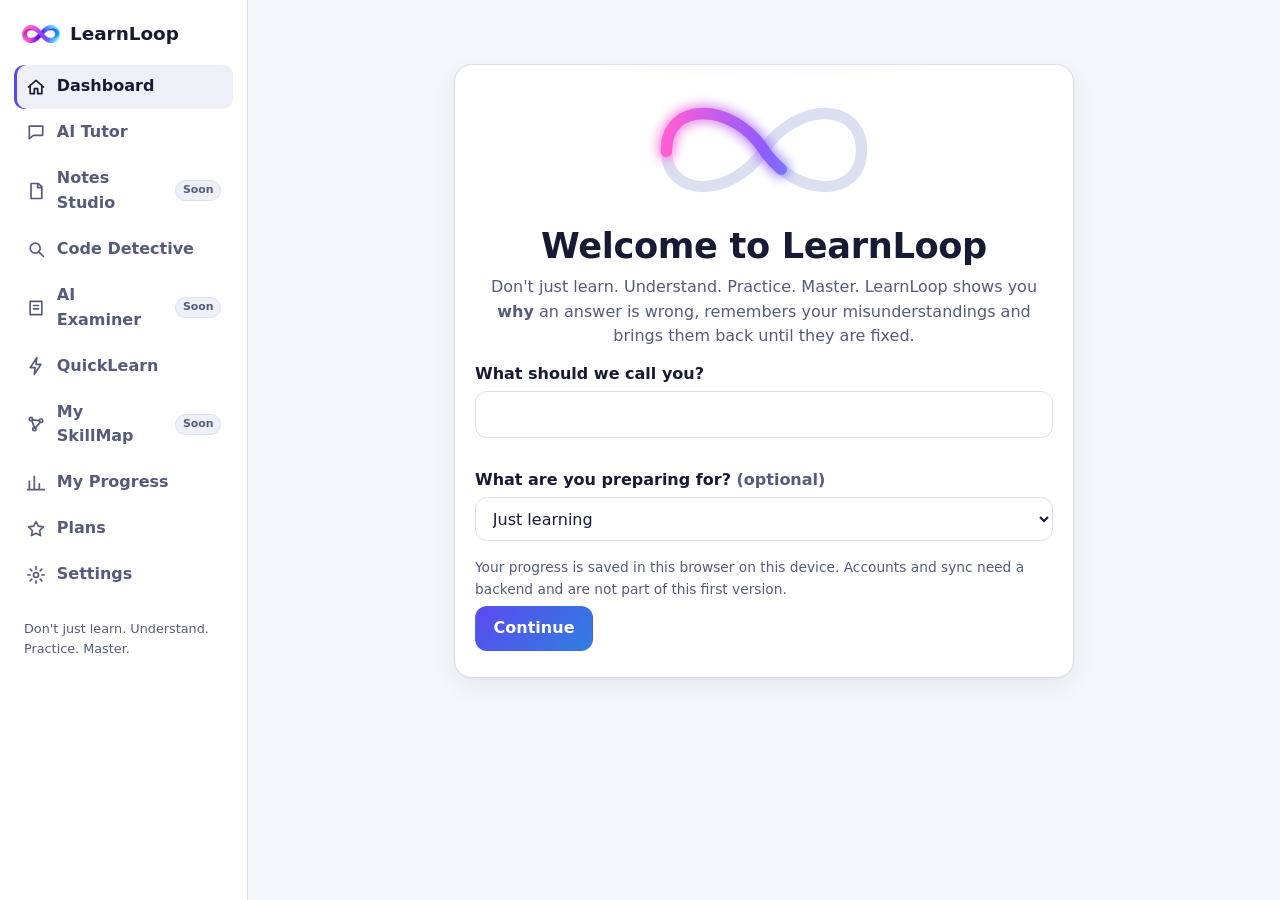
==== index.html @ cb615da1 "LearnLoop: initial commit Co-Authored-By: Claude Sonnet 5.5 <noreply@anthropic.com> Claude-Session: " ====
<!doctype html>
<html lang="en">
<head>
<meta charset="utf-8">

<meta name="viewport" content="width=device-width,initial-scale=1">
<title>LearnLoop – Don't just learn. Understand. Practice. Master.</title>
<meta name="description" content="LearnLoop helps CS and IT students understand why an answer is wrong, not just what the right one is. Python and SQL practice with explanations.">
<meta name="theme-color" content="#0e1330">
<link rel="icon" href="favicon.ico" sizes="any">
<link rel="icon" type="image/png" sizes="32x32" href="favicon-32.png">
<link rel="apple-touch-icon" href="apple-touch-icon.png">
<link rel="stylesheet" href="styles.css">
</head>
<body>
<a class="skip" href="#main">Skip to content</a>
<div id="shell">
  <header id="topbar"><button id="menu" aria-label="Open menu" aria-expanded="false">☰</button><span class="brand"><i class="logo"></i>LearnLoop</span></header>
  <nav id="side" aria-label="Main"></nav>
  <div id="scrim"></div>
  <main id="main" tabindex="-1"></main>
</div>
<noscript><p style="padding:2rem">LearnLoop needs JavaScript to run.</p></noscript>
<script src="content.js"></script>
<script src="sqlengine.js"></script>
<script src="store.js"></script>
<script src="runner.js"></script>
<script src="app.js"></script>
</body>
</html>
---- styles.css ----
:root{--bg:#f5f6fb;--panel:#fff;--panel2:#eef0f8;--ink:#171a33;--mute:#555b7a;--line:#dcdff0;--acc:#5b49f0;--acc2:#2f7fe0;--acc-ink:#fff;--ok:#0f7a4d;--okbg:#e2f6ec;--bad:#b3261e;--badbg:#fdebe9;--warn:#8a5a00;--warnbg:#fff3d6;--code:#f0f2fb;--k:#5b49f0;--s:#0b7a55;--n:#b05a00;--c:#7b809c;--b:#1c6fc9;--shadow:0 1px 2px rgba(20,24,60,.06),0 8px 24px rgba(20,24,60,.06)}
@media(prefers-color-scheme:dark){:root:not([data-theme="light"]){--bg:#0b0f26;--panel:#141a3b;--panel2:#1b2250;--ink:#eceefb;--mute:#a4a9cc;--line:#2a3267;--acc:#8f82ff;--acc2:#58a8ff;--acc-ink:#0b0f26;--ok:#5fdca0;--okbg:#10372a;--bad:#ff8f87;--badbg:#3d1a1d;--warn:#ffd27a;--warnbg:#3a2f12;--code:#0d1230;--k:#a79dff;--s:#6fe0ae;--n:#ffb35c;--c:#8087b3;--b:#7cc0ff;--shadow:0 1px 2px rgba(0,0,0,.3),0 8px 24px rgba(0,0,0,.25)}}
:root[data-theme="dark"]{--bg:#0b0f26;--panel:#141a3b;--panel2:#1b2250;--ink:#eceefb;--mute:#a4a9cc;--line:#2a3267;--acc:#8f82ff;--acc2:#58a8ff;--acc-ink:#0b0f26;--ok:#5fdca0;--okbg:#10372a;--bad:#ff8f87;--badbg:#3d1a1d;--warn:#ffd27a;--warnbg:#3a2f12;--code:#0d1230;--k:#a79dff;--s:#6fe0ae;--n:#ffb35c;--c:#8087b3;--b:#7cc0ff;--shadow:0 1px 2px rgba(0,0,0,.3),0 8px 24px rgba(0,0,0,.25)}
*{box-sizing:border-box}
html{-webkit-text-size-adjust:100%}
body{margin:0;background:var(--bg);color:var(--ink);font:16px/1.55 Inter,system-ui,-apple-system,"Segoe UI",Roboto,sans-serif}
h1,h2,h3{line-height:1.2;margin:0 0 .5rem;letter-spacing:-.01em}
h1{font-size:1.75rem}h2{font-size:1.2rem}h3{font-size:1rem}
p{margin:.4rem 0}
a{color:var(--acc)}
button,input,select,textarea{font:inherit;color:inherit}
:focus-visible{outline:3px solid var(--acc2);outline-offset:2px;border-radius:6px}
.skip{position:absolute;left:-999px;top:0;background:var(--acc);color:var(--acc-ink);padding:.5rem 1rem;z-index:99}.skip:focus{left:0}
#shell{display:grid;grid-template-columns:248px 1fr;min-height:100vh}
#topbar,#scrim{display:none}
#side{position:sticky;top:0;height:100vh;overflow:auto;padding:1.25rem .9rem;border-right:1px solid var(--line);background:var(--panel)}
.brand{display:flex;align-items:center;gap:.6rem;font-weight:800;font-size:1.15rem;padding:0 .5rem 1rem}
.logo{width:38px;height:22px;background:url(logo-mark.png) center/contain no-repeat;display:inline-block}
.nav a{display:flex;align-items:center;gap:.7rem;padding:.6rem .7rem;border-radius:10px;color:var(--mute);text-decoration:none;font-weight:600;margin-bottom:2px}
.nav a:hover{background:var(--panel2);color:var(--ink)}
.nav a[aria-current="page"]{background:var(--panel2);color:var(--ink);box-shadow:inset 3px 0 0 var(--acc)}
.nav .soon{margin-left:auto;font-size:.68rem;font-weight:700;background:var(--panel2);color:var(--mute);border:1px solid var(--line);padding:1px 7px;border-radius:99px}
.nav svg{width:20px;height:20px;flex:none}
.tag{font-size:.8rem;color:var(--mute);padding:1rem .6rem 0}
#main{padding:2rem clamp(1rem,3vw,2.5rem) 4rem;max-width:1100px;width:100%;outline:none}
.card{background:var(--panel);border:1px solid var(--line);border-radius:18px;padding:1.25rem;box-shadow:var(--shadow)}
.grid{display:grid;gap:1rem}.g2{grid-template-columns:repeat(2,1fr)}.g3{grid-template-columns:repeat(3,1fr)}
.row{display:flex;gap:.75rem;align-items:center;flex-wrap:wrap}.sp{justify-content:space-between}
.mute{color:var(--mute)}.small{font-size:.86rem}
.btn{display:inline-flex;align-items:center;justify-content:center;gap:.4rem;min-height:44px;padding:.55rem 1.1rem;border-radius:12px;border:1px solid var(--line);background:var(--panel);cursor:pointer;font-weight:700;text-decoration:none;color:var(--ink)}
.btn:hover{background:var(--panel2)}
.btn.pri{background:linear-gradient(135deg,var(--acc),var(--acc2));color:var(--acc-ink);border-color:transparent}.btn.pri:hover{filter:brightness(1.07)}
.btn:disabled{opacity:.5;cursor:not-allowed}
.btn.sm{min-height:36px;padding:.3rem .8rem;font-size:.9rem}
.pill{display:inline-block;padding:.15rem .65rem;border-radius:99px;font-size:.78rem;font-weight:700;border:1px solid var(--line);background:var(--panel2)}
.lv-none{color:var(--mute)}.lv-weak{background:var(--badbg);color:var(--bad);border-color:transparent}.lv-dev{background:var(--warnbg);color:var(--warn);border-color:transparent}.lv-solid{background:var(--okbg);color:var(--ok);border-color:transparent}
.hero h1{font-size:clamp(1.6rem,3.2vw,2.2rem)}
.stat{font-size:2rem;font-weight:800;line-height:1}
.bar{height:10px;border-radius:99px;background:var(--panel2);overflow:hidden}.bar>i{display:block;height:100%;background:linear-gradient(90deg,var(--acc),var(--acc2));border-radius:99px;transition:width .5s}
.empty{border:2px dashed var(--line);border-radius:16px;padding:1.5rem;text-align:center;color:var(--mute)}
.list{list-style:none;margin:0;padding:0}.list li{padding:.65rem 0;border-top:1px solid var(--line);display:flex;gap:.75rem;align-items:center;justify-content:space-between;flex-wrap:wrap}.list li:first-child{border-top:0}
.notice{border-radius:14px;padding:.8rem 1rem;background:var(--warnbg);color:var(--warn);border:1px solid transparent;font-size:.92rem}
.notice.info{background:var(--panel2);color:var(--ink);border-color:var(--line)}
.label-setup{font-size:.72rem;font-weight:800;text-transform:uppercase;letter-spacing:.05em;background:var(--warnbg);color:var(--warn);padding:2px 8px;border-radius:6px}
.code,.ed-hl,.ed-in{font:14px/1.6 ui-monospace,SFMono-Regular,Menlo,Consolas,monospace;tab-size:4}
pre.code{background:var(--code);border:1px solid var(--line);border-radius:12px;padding:.9rem 1rem;overflow:auto;margin:.6rem 0;white-space:pre}
.k{color:var(--k);font-weight:600}.s{color:var(--s)}.n{color:var(--n)}.c{color:var(--c);font-style:italic}.b{color:var(--b)}.f{color:var(--b);font-weight:600}
.tabs{display:flex;gap:.4rem;flex-wrap:wrap;margin:.5rem 0 1rem}
.tab{padding:.45rem .9rem;border-radius:99px;border:1px solid var(--line);background:var(--panel);cursor:pointer;font-weight:600;min-height:40px}
.tab[aria-pressed="true"],.tab[aria-selected="true"]{background:var(--acc);color:var(--acc-ink);border-color:transparent}
.tab:disabled{opacity:.55;cursor:not-allowed}
.opts{display:grid;gap:.6rem;margin:.8rem 0}
.opt{text-align:left;padding:.75rem 1rem;border-radius:12px;border:1.5px solid var(--line);background:var(--panel);cursor:pointer;min-height:48px}
.opt:hover:not(:disabled){border-color:var(--acc)}
.opt:disabled{cursor:default}
.opt.right{border-color:var(--ok);background:var(--okbg)}.opt.wrong{border-color:var(--bad);background:var(--badbg)}
.fb>div{border-radius:14px;padding:.9rem 1rem;margin-top:.5rem}
.fb-ok{background:var(--okbg);border:1px solid var(--ok)}.fb-bad{background:var(--badbg);border:1px solid var(--bad)}
.mis{font-weight:700}
.lesson{font-size:1.05rem;max-width:68ch}
.ed{position:relative;border:1px solid var(--line);border-radius:12px;background:var(--code);overflow:hidden}
.ed-hl,.ed-in{margin:0;padding:.9rem 1rem;white-space:pre;overflow:auto;width:100%;min-height:150px;border:0;display:block}
.ed-hl{position:absolute;inset:0;pointer-events:none;overflow:hidden}
.ed-in{position:relative;background:transparent;color:transparent;caret-color:var(--ink);resize:vertical;outline:none;-webkit-text-fill-color:transparent}
.ed:focus-within{outline:3px solid var(--acc2)}
.out{background:var(--code);border:1px solid var(--line);border-radius:12px;padding:.7rem 1rem;margin-top:.6rem;font:14px/1.5 ui-monospace,Menlo,Consolas,monospace;white-space:pre-wrap;min-height:2.6rem}
table.t{border-collapse:collapse;font-size:.88rem;margin:.4rem 0}.t th,.t td{border:1px solid var(--line);padding:.25rem .6rem;text-align:left}.t th{background:var(--panel2)}
.tests li{font-family:ui-monospace,Menlo,monospace;font-size:.85rem}
.pass{color:var(--ok);font-weight:700}.fail{color:var(--bad);font-weight:700}
.gap{border-left:4px solid var(--warn);padding:.4rem .8rem;margin:.4rem 0;background:var(--panel2);border-radius:0 10px 10px 0}
input[type=text],select,textarea.fld{width:100%;padding:.65rem .8rem;border-radius:12px;border:1.5px solid var(--line);background:var(--panel);min-height:44px}
label{font-weight:700;display:block;margin:.8rem 0 .25rem}
.err{color:var(--bad);font-size:.9rem;min-height:1.2em}
.disabled-box{opacity:.65}
.steps{display:flex;gap:4px;margin:.4rem 0 1rem}.steps i{flex:1;height:6px;border-radius:9px;background:var(--panel2)}.steps i.done{background:var(--acc)}.steps i.cur{background:var(--acc2)}
.mapbar{display:grid;grid-template-columns:150px 1fr auto;gap:.7rem;align-items:center;padding:.4rem 0}
@media(max-width:860px){
 #shell{grid-template-columns:1fr}
 #topbar{display:flex;align-items:center;gap:.5rem;position:sticky;top:0;z-index:20;background:var(--panel);border-bottom:1px solid var(--line);padding:.4rem .8rem}
 #topbar .brand{padding:0}
 #menu{min-width:44px;min-height:44px;border:1px solid var(--line);background:var(--panel);border-radius:10px;font-size:1.2rem;cursor:pointer}
 #side{position:fixed;z-index:30;left:0;top:0;bottom:0;width:272px;transform:translateX(-105%);transition:transform .2s;box-shadow:var(--shadow)}
 body.nav-open #side{transform:none}
 #scrim{display:none}body.nav-open #scrim{display:block;position:fixed;inset:0;background:rgba(0,0,0,.45);z-index:25}
 .g2,.g3{grid-template-columns:1fr}
 .mapbar{grid-template-columns:1fr auto}.mapbar .bar{grid-column:1/-1}
 #main{padding-top:1.2rem}
}
@media(prefers-reduced-motion:reduce){*{transition:none!important;animation:none!important}}
@keyframes rise{from{opacity:0;transform:translateY(6px)}to{opacity:1;transform:none}}
#main>*{animation:rise .25s ease both}

.meter{margin-top:.6rem;padding:.5rem .8rem;border-radius:12px;background:var(--panel2);font-size:.88rem}
.gate{text-align:center;padding:1.5rem 1rem}.gate h2{margin-bottom:.4rem}
.plans .card.best{border-color:var(--acc);box-shadow:0 0 0 2px var(--acc) inset}
.plans ul{padding-left:1.2rem}.plans li{margin:.25rem 0}

/* ---- loop animation (home / onboarding) ---- */
.loopmark{display:block;overflow:visible}
.loopmark.big{width:min(260px,70%);margin:0 auto .6rem}
.loopmark.small{width:92px;flex:none}
.lm-track{fill:none;stroke:var(--line);stroke-width:7;stroke-linecap:round}
.lm-run,.lm-glow{fill:none;stroke:url(#lg);stroke-width:7;stroke-linecap:round;stroke-dasharray:30 70;animation:orbit 3.2s linear infinite}
.lm-glow{stroke-width:11;opacity:.7}
@keyframes orbit{to{stroke-dashoffset:-100}}
.hero.intro{text-align:center;position:relative;overflow:hidden}
.hero.intro:before{content:"";position:absolute;inset:-40% -20% auto;height:260px;background:radial-gradient(closest-side,rgba(143,91,255,.22),transparent);animation:drift 7s ease-in-out infinite alternate;pointer-events:none}
.hero.intro>*{position:relative}.hero.intro form{text-align:left}
@keyframes drift{to{transform:translateX(18%) scale(1.15)}}
.stagger>*{animation:rise .5s cubic-bezier(.2,.7,.2,1) both}
.stagger>*:nth-child(1){animation-delay:.05s}.stagger>*:nth-child(2){animation-delay:.12s}.stagger>*:nth-child(3){animation-delay:.19s}.stagger>*:nth-child(4){animation-delay:.26s}.stagger>*:nth-child(5){animation-delay:.33s}.stagger>*:nth-child(6){animation-delay:.4s}
.card{transition:transform .2s,box-shadow .2s}
a.card:hover,.stagger>.card:hover{transform:translateY(-3px)}
.bar>i{transform-origin:left;animation:grow .9s cubic-bezier(.2,.7,.2,1) both .2s}
@keyframes grow{from{transform:scaleX(0)}}
@media(prefers-reduced-motion:reduce){.lm-run,.lm-glow{animation:none;stroke-dasharray:none}.hero.intro:before{animation:none}.card:hover{transform:none!important}}
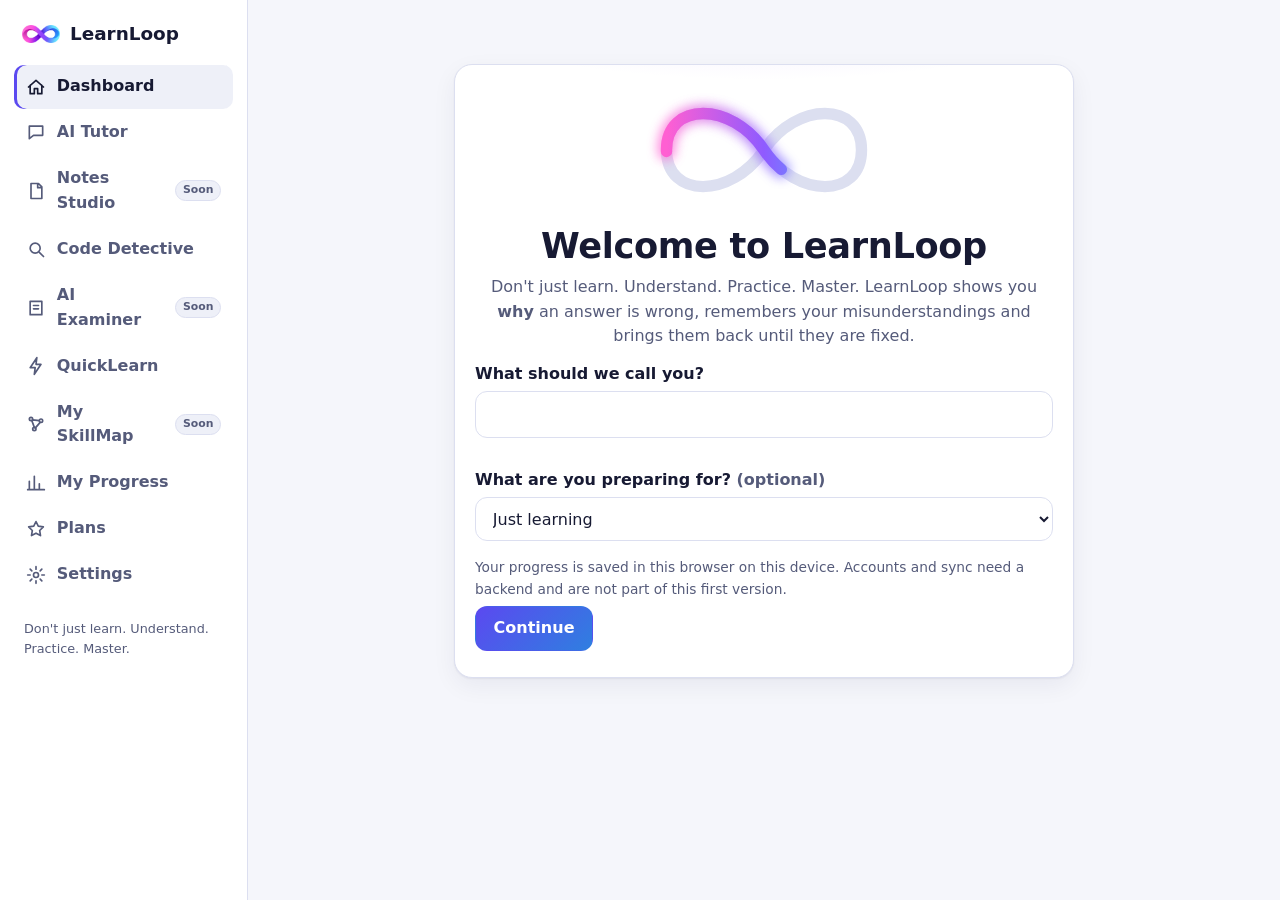
==== commit 72f21212: "SEO: sitemap, robots, canonical, share image, structured data, Google verification file; serve .html" ====
--- a/index.html
+++ b/index.html
@@ -10,6 +10,12 @@
 <link rel="icon" href="favicon.ico" sizes="any">
 <link rel="icon" type="image/png" sizes="32x32" href="favicon-32.png">
 <link rel="apple-touch-icon" href="apple-touch-icon.png">
+<link rel="canonical" href="https://learnloop-jade-ten.vercel.app/">
+<meta property="og:type" content="website"><meta property="og:site_name" content="LearnLoop">
+<meta property="og:title" content="LearnLoop – Don't just learn. Understand. Practice. Master."><meta property="og:description" content="LearnLoop helps CS and IT students understand why an answer is wrong, not just what the right one is. Python and SQL practice with explanations.">
+<meta property="og:url" content="https://learnloop-jade-ten.vercel.app/"><meta property="og:image" content="https://learnloop-jade-ten.vercel.app/og.png"><meta property="og:image:width" content="1200"><meta property="og:image:height" content="630">
+<meta name="twitter:card" content="summary_large_image"><meta name="twitter:title" content="LearnLoop – Don't just learn. Understand. Practice. Master."><meta name="twitter:description" content="LearnLoop helps CS and IT students understand why an answer is wrong, not just what the right one is. Python and SQL practice with explanations."><meta name="twitter:image" content="https://learnloop-jade-ten.vercel.app/og.png">
+<script type="application/ld+json">{"@context":"https://schema.org","@type":"WebApplication","name":"LearnLoop","url":"https://learnloop-jade-ten.vercel.app/","applicationCategory":"EducationalApplication","operatingSystem":"Any","description":"LearnLoop helps CS and IT students understand why an answer is wrong, not just what the right one is. Python and SQL practice with explanations.","offers":{"@type":"Offer","price":"0","priceCurrency":"INR"}}</script>
 <link rel="stylesheet" href="styles.css">
 </head>
 <body>
@@ -20,7 +26,7 @@
   <div id="scrim"></div>
   <main id="main" tabindex="-1"></main>
 </div>
-<noscript><p style="padding:2rem">LearnLoop needs JavaScript to run.</p></noscript>
+<noscript><div style="padding:2rem"><h1>LearnLoop</h1><p>LearnLoop helps CS and IT students understand why an answer is wrong, not just what the right one is. It offers Python and SQL practice with explanations. Please turn on JavaScript to use it.</p></div></noscript>
 <script src="content.js"></script>
 <script src="sqlengine.js"></script>
 <script src="store.js"></script>
